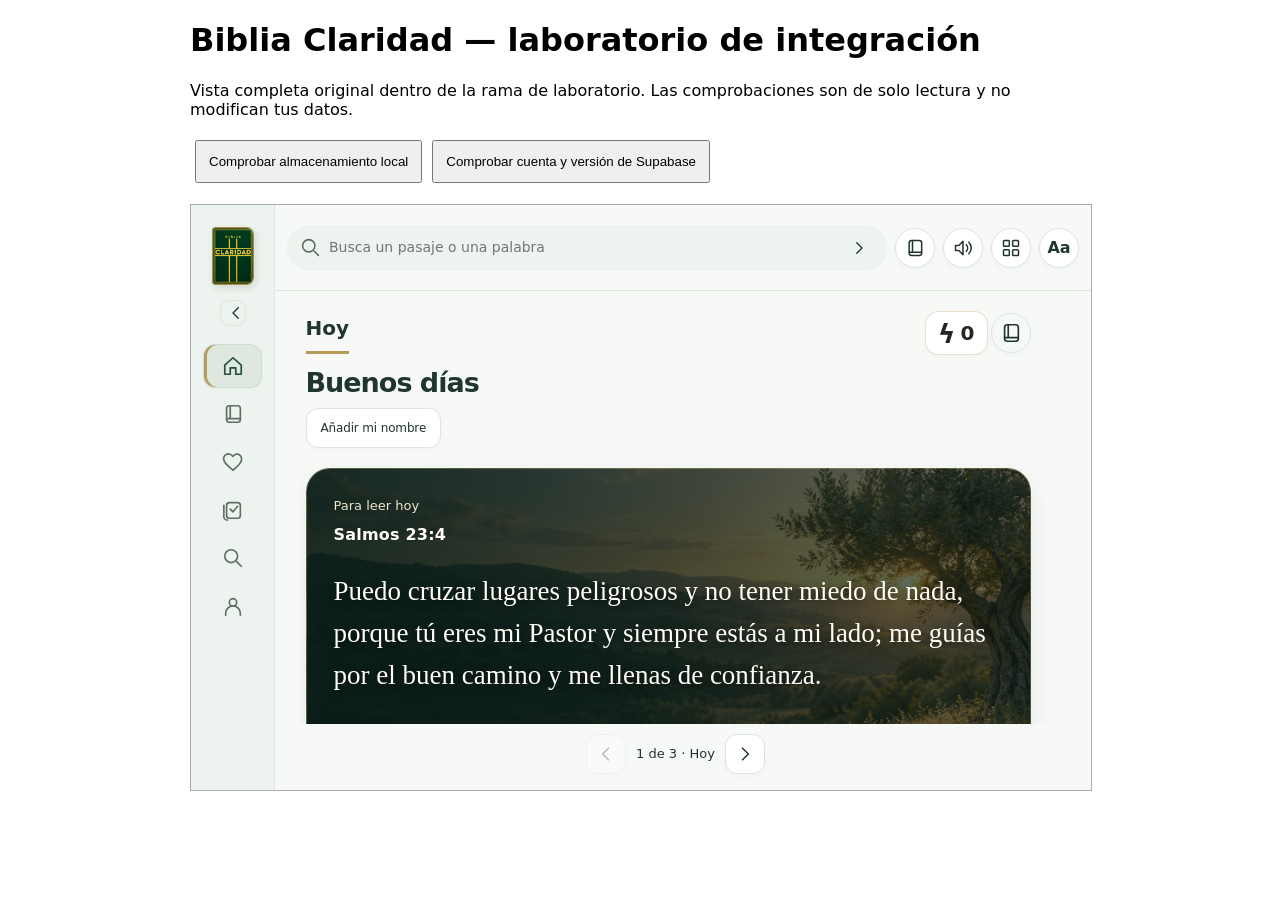
==== pruebas/laboratorio-integracion.html @ cdc239db "Add isolated full Bible iframe integration laboratory" ====
<!doctype html><html lang="es"><meta charset="utf-8"><meta name="viewport" content="width=device-width,initial-scale=1"><title>Biblia Claridad — laboratorio aislado</title><style>body{font:16px system-ui;margin:20px auto;max-width:900px;padding:0 16px}button{padding:12px;margin:5px}iframe{width:100%;height:65vh;border:1px solid #aaa}pre{white-space:pre-wrap}</style><h1>Biblia Claridad — laboratorio de integración</h1><p>Vista completa original dentro de la rama de laboratorio. Las comprobaciones son de solo lectura y no modifican tus datos.</p><button id="local">Comprobar almacenamiento local</button><button id="cloud">Comprobar cuenta y versión de Supabase</button><pre id="out" role="status"></pre><iframe title="Biblia Claridad completa" src="../index.html"></iframe><script type="module">import{readAccount,inspectLocal}from './adaptador-supabase.js';const out=document.getElementById('out');document.getElementById('local').onclick=()=>{try{const x=inspectLocal();out.textContent=JSON.stringify(Object.fromEntries(Object.entries(x).map(([k,v])=>[k,{tipo:Array.isArray(v)?'array':typeof v,elementos:Array.isArray(v)?v.length:typeof v==='object'&&v?Object.keys(v).length:null}])),null,2)}catch(e){out.textContent=e.message}};document.getElementById('cloud').onclick=async()=>{try{const {user,row}=await readAccount();out.textContent='Cuenta: '+user.email+'\nVersión: '+(row?.updated_at||'sin registro')+'\nCampos: '+(row?Object.keys(row).join(', '):'ninguno')}catch(e){out.textContent=e.message}}</script></html>
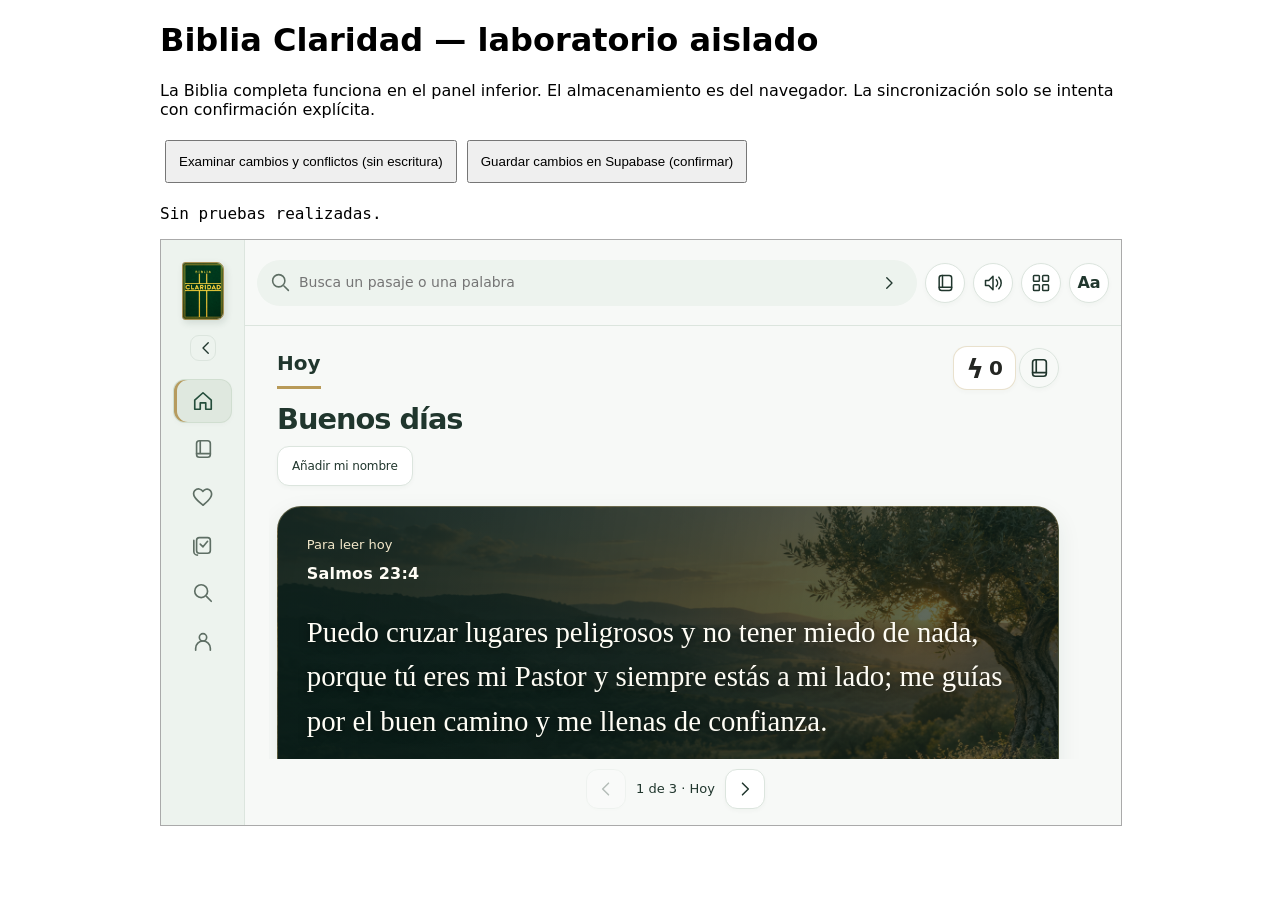
==== commit a9a16401: "Add full Bible lab with preview, conflict detection and explicit write" ====
--- a/pruebas/laboratorio-integracion.html
+++ b/pruebas/laboratorio-integracion.html
@@ -1 +1 @@
-<!doctype html><html lang="es"><meta charset="utf-8"><meta name="viewport" content="width=device-width,initial-scale=1"><title>Biblia Claridad — laboratorio aislado</title><style>body{font:16px system-ui;margin:20px auto;max-width:900px;padding:0 16px}button{padding:12px;margin:5px}iframe{width:100%;height:65vh;border:1px solid #aaa}pre{white-space:pre-wrap}</style><h1>Biblia Claridad — laboratorio de integración</h1><p>Vista completa original dentro de la rama de laboratorio. Las comprobaciones son de solo lectura y no modifican tus datos.</p><button id="local">Comprobar almacenamiento local</button><button id="cloud">Comprobar cuenta y versión de Supabase</button><pre id="out" role="status"></pre><iframe title="Biblia Claridad completa" src="../index.html"></iframe><script type="module">import{readAccount,inspectLocal}from './adaptador-supabase.js';const out=document.getElementById('out');document.getElementById('local').onclick=()=>{try{const x=inspectLocal();out.textContent=JSON.stringify(Object.fromEntries(Object.entries(x).map(([k,v])=>[k,{tipo:Array.isArray(v)?'array':typeof v,elementos:Array.isArray(v)?v.length:typeof v==='object'&&v?Object.keys(v).length:null}])),null,2)}catch(e){out.textContent=e.message}};document.getElementById('cloud').onclick=async()=>{try{const {user,row}=await readAccount();out.textContent='Cuenta: '+user.email+'\nVersión: '+(row?.updated_at||'sin registro')+'\nCampos: '+(row?Object.keys(row).join(', '):'ninguno')}catch(e){out.textContent=e.message}}</script></html>+<!doctype html><html lang="es"><meta charset="utf-8"><meta name="viewport" content="width=device-width,initial-scale=1"><title>Biblia Claridad — laboratorio</title><style>body{font:16px system-ui;margin:20px auto;max-width:960px;padding:0 16px}button{padding:12px;margin:5px}iframe{width:100%;height:65vh;border:1px solid #aaa}pre{white-space:pre-wrap;overflow-wrap:anywhere}</style><h1>Biblia Claridad — laboratorio aislado</h1><p>La Biblia completa funciona en el panel inferior. El almacenamiento es del navegador. La sincronización solo se intenta con confirmación explícita.</p><button id="check">Examinar cambios y conflictos (sin escritura)</button><button id="save">Guardar cambios en Supabase (confirmar)</button><pre id="out" role="status">Sin pruebas realizadas.</pre><iframe title="Biblia Claridad completa" src="../index.html"></iframe><script type="module">import{syncWithConfirmation,watchConnection}from './puente-biblia.js';const out=document.getElementById('out');const show=x=>out.textContent=x;watchConnection(show);document.getElementById('check').onclick=async()=>{try{const r=await syncWithConfirmation(false);if(r.status==='conflict')show(JSON.stringify(r.conflicts,null,2));else show('Cuenta: '+r.state.user.email+'\nVersión: '+(r.state.row?.updated_at||'sin registro')+'\nConflictos: '+r.state.conflicts.length+'\nSin escritura.')}catch(e){show('Error: '+e.message)}};document.getElementById('save').onclick=async()=>{if(!confirm('Esta prueba escribirá datos en tu cuenta de Supabase. ¿Continuar?'))return;try{const r=await syncWithConfirmation(true);show(r.status==='conflict'?'CONFLICTOS: no se escribió. '+JSON.stringify(r.conflicts,null,2):'Guardado confirmado. Versión '+r.version)}catch(e){show('No se confirmó escritura: '+e.message+' Si hubo corte de red, vuelve a leer antes de repetir.')}}</script></html>
